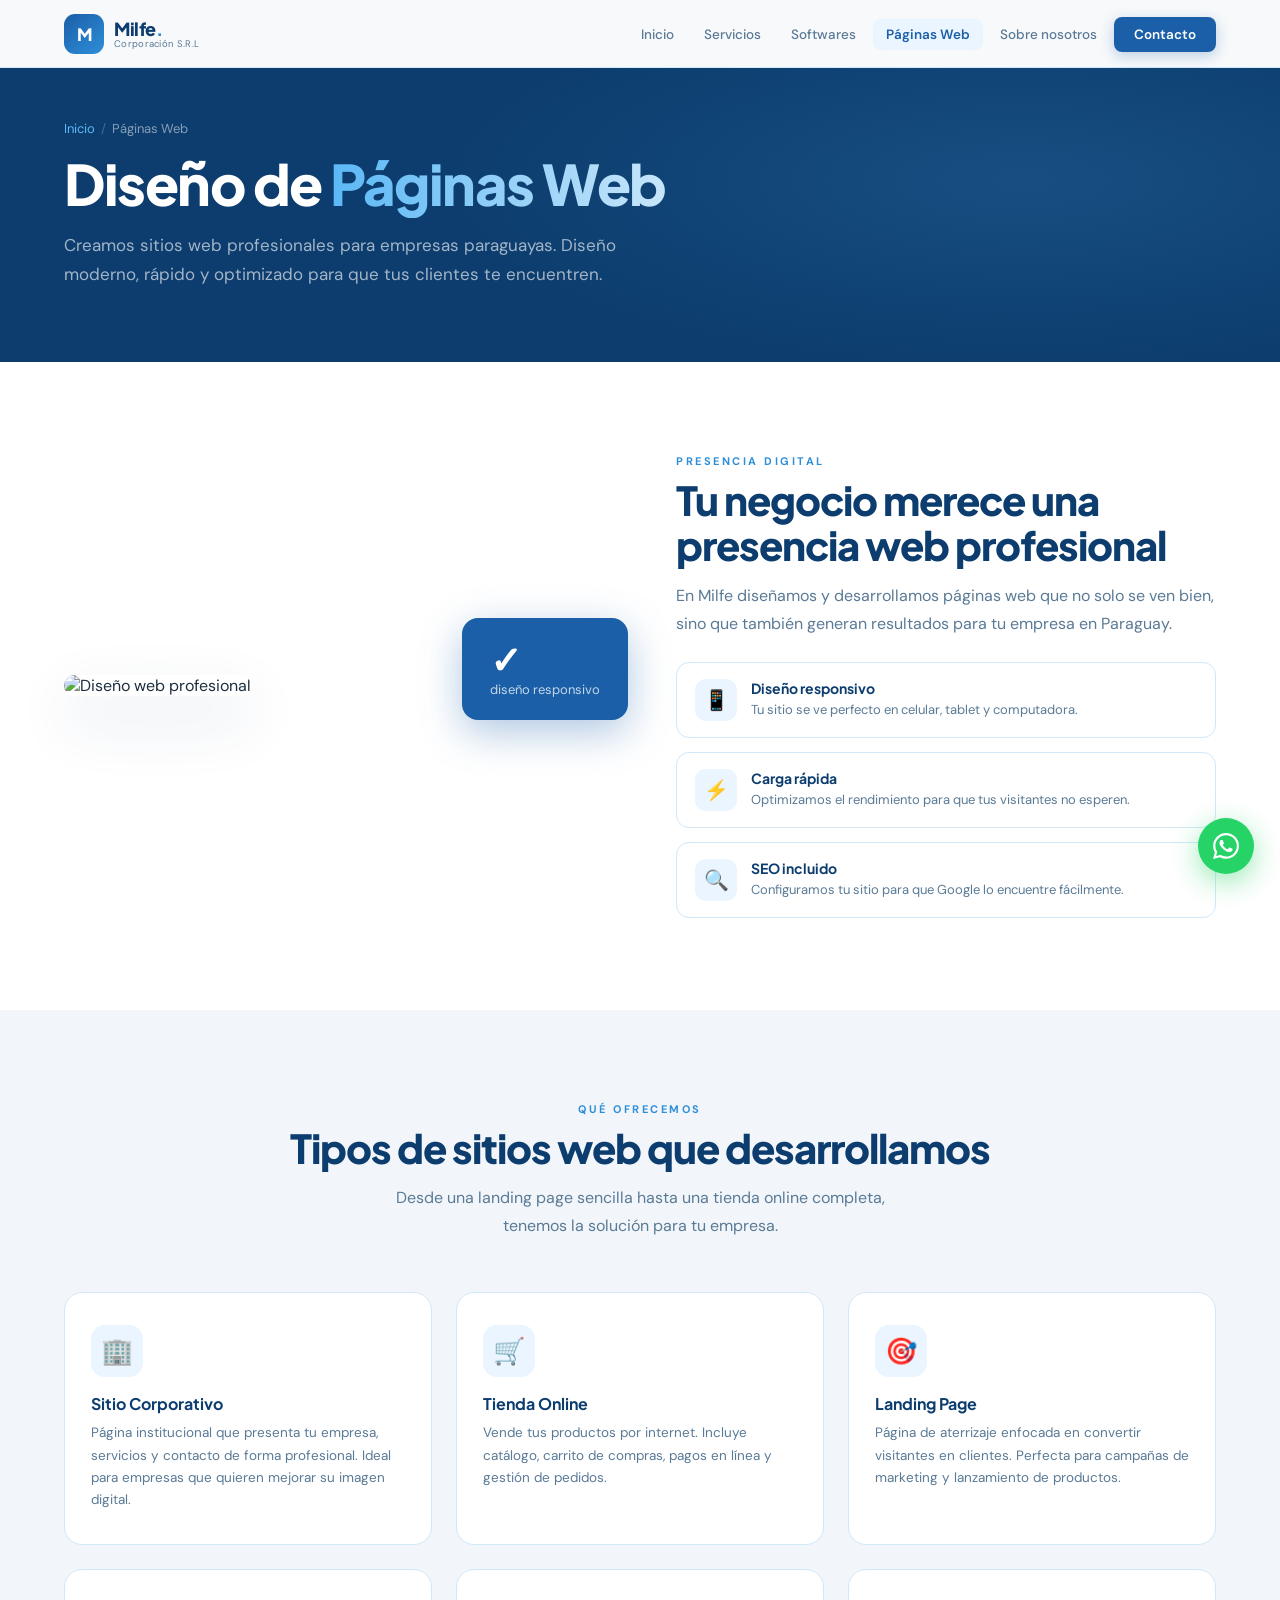
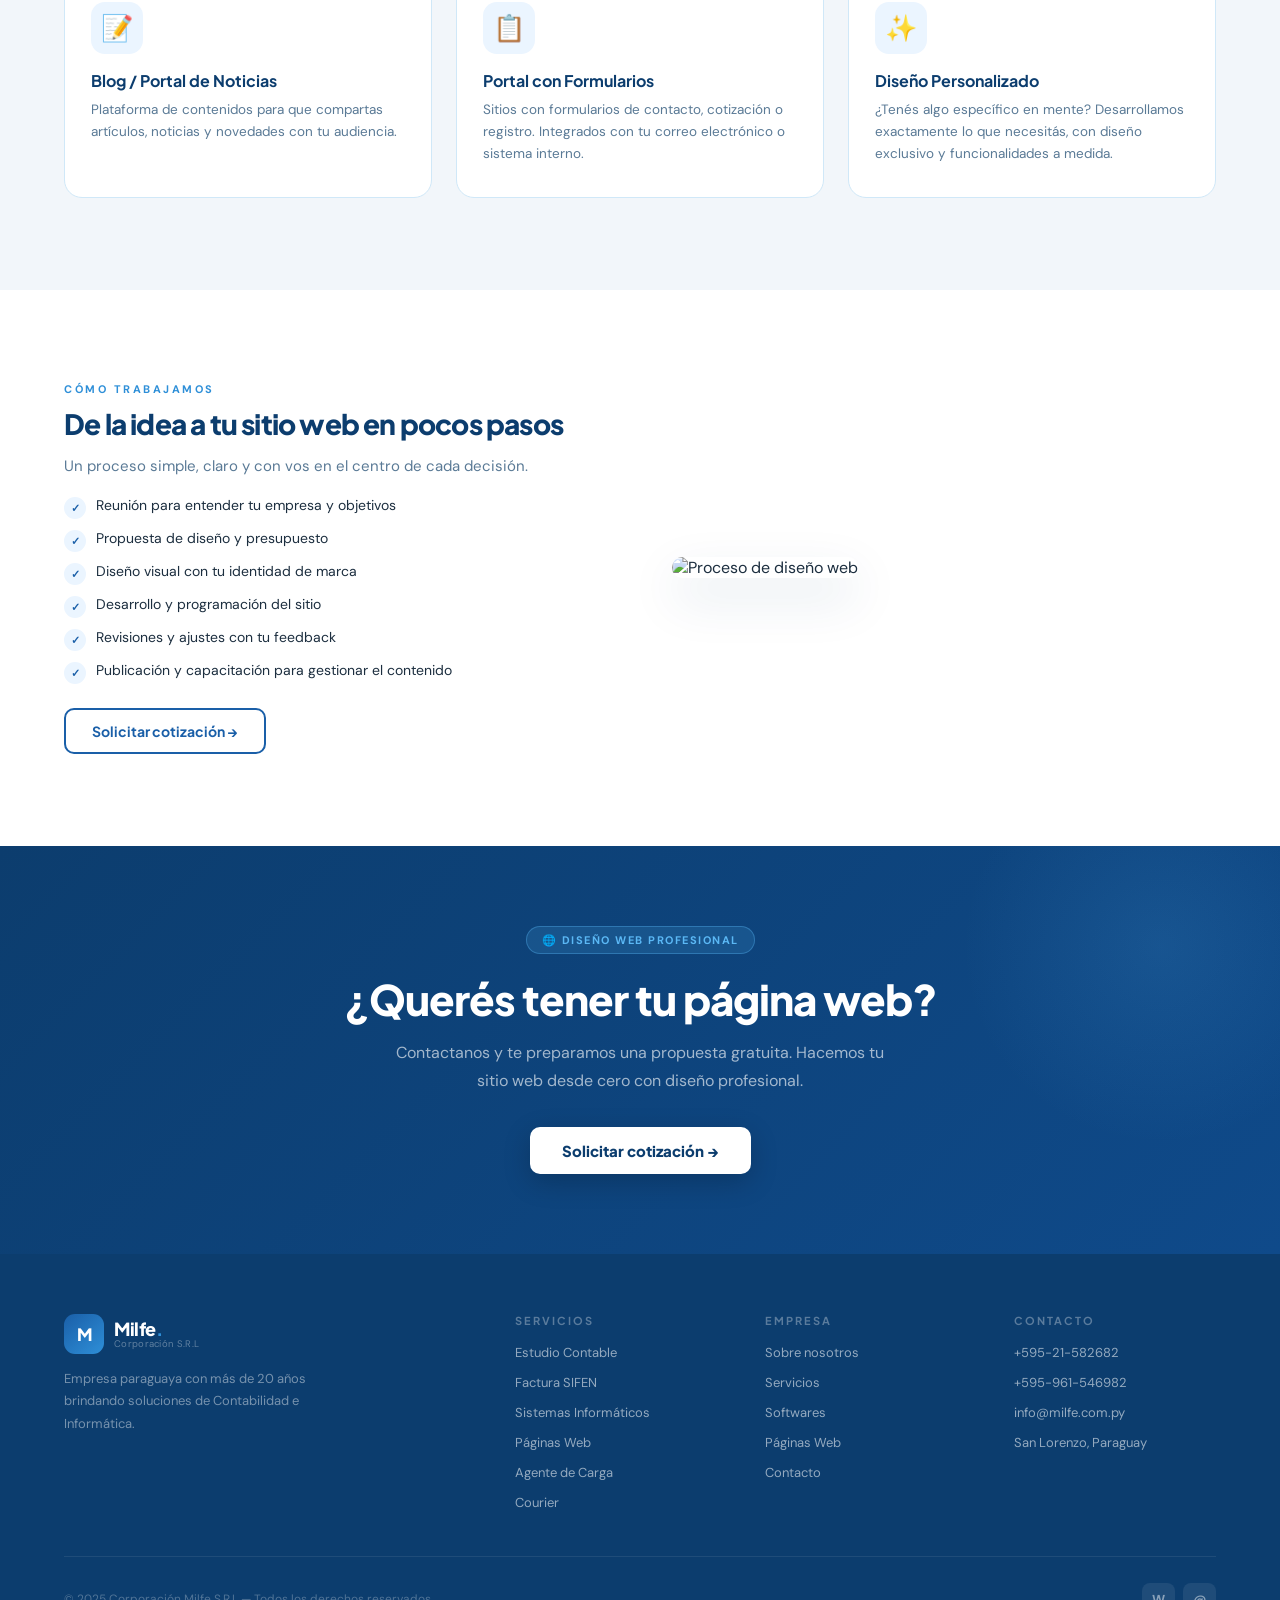
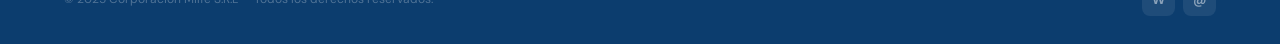
==== paginas-web.html @ f560ff81 "Add files via upload" ====
<!DOCTYPE html>
<html lang="es">
<head>
<meta charset="UTF-8"><meta name="viewport" content="width=device-width, initial-scale=1.0">
<title>Páginas Web | Corporación Milfe S.R.L</title>
<link rel="preconnect" href="https://fonts.googleapis.com">
<link href="https://fonts.googleapis.com/css2?family=Plus+Jakarta+Sans:wght@400;500;600;700;800&family=DM+Sans:ital,wght@0,300;0,400;0,500;1,400&display=swap" rel="stylesheet">
<link rel="stylesheet" href="milfe.css">
</head>
<body>
<a href="https://wa.me/595961546982" class="wa" target="_blank"><svg viewBox="0 0 24 24"><path d="M17.472 14.382c-.297-.149-1.758-.867-2.03-.967-.273-.099-.471-.148-.67.15-.197.297-.767.966-.94 1.164-.173.199-.347.223-.644.075-.297-.15-1.255-.463-2.39-1.475-.883-.788-1.48-1.761-1.653-2.059-.173-.297-.018-.458.13-.606.134-.133.298-.347.446-.52.149-.174.198-.298.298-.497.099-.198.05-.371-.025-.52-.075-.149-.669-1.612-.916-2.207-.242-.579-.487-.5-.669-.51-.173-.008-.371-.01-.57-.01-.198 0-.52.074-.792.372-.272.297-1.04 1.016-1.04 2.479 0 1.462 1.065 2.875 1.213 3.074.149.198 2.096 3.2 5.077 4.487.709.306 1.262.489 1.694.625.712.227 1.36.195 1.871.118.571-.085 1.758-.719 2.006-1.413.248-.694.248-1.289.173-1.413-.074-.124-.272-.198-.57-.347m-5.421 7.403h-.004a9.87 9.87 0 01-5.031-1.378l-.361-.214-3.741.982.998-3.648-.235-.374a9.86 9.86 0 01-1.51-5.26c.001-5.45 4.436-9.884 9.888-9.884 2.64 0 5.122 1.03 6.988 2.898a9.825 9.825 0 012.893 6.994c-.003 5.45-4.437 9.884-9.885 9.884m8.413-18.297A11.815 11.815 0 0012.05 0C5.495 0 .16 5.335.157 11.892c0 2.096.547 4.142 1.588 5.945L.057 24l6.305-1.654a11.882 11.882 0 005.683 1.448h.005c6.554 0 11.89-5.335 11.893-11.893a11.821 11.821 0 00-3.48-8.413z"/></svg></a>

<nav id="nav">
  <a href="index.html" class="logo"><div class="logo-mark">M</div><div><span class="logo-text">Milfe<em>.</em></span><span class="logo-sub">Corporación S.R.L</span></div></a>
  <ul class="nav-menu" id="navMenu">
    <li><a href="index.html">Inicio</a></li>
    <li><a href="servicios.html">Servicios</a></li>
    <li><a href="softwares.html">Softwares</a></li>
    <li><a href="paginas-web.html" class="active">Páginas Web</a></li>
    <li><a href="sobre-nosotros.html">Sobre nosotros</a></li>
    <li><a href="index.html#contacto" class="nav-cta">Contacto</a></li>
  </ul>
  <div class="hamburger" id="hbg" onclick="toggleNav()"><span></span><span></span><span></span></div>
</nav>

<div class="page-hero">
  <div class="page-hero-glow"></div>
  <div class="wrap page-hero-content">
    <div class="breadcrumb"><a href="index.html">Inicio</a><span>/</span><span style="color:white">Páginas Web</span></div>
    <h1>Diseño de <span>Páginas Web</span></h1>
    <p>Creamos sitios web profesionales para empresas paraguayas. Diseño moderno, rápido y optimizado para que tus clientes te encuentren.</p>
  </div>
</div>

<!-- INTRO -->
<section style="background:white">
  <div class="wrap">
    <div class="nos-grid">
      <div class="nos-img-wrap reveal">
        <img src="https://images.unsplash.com/photo-1547658719-da2b51169166?w=800&q=80" alt="Diseño web profesional">
        <div class="nos-float"><div class="nf-n">✓</div><div class="nf-l">diseño responsivo</div></div>
      </div>
      <div class="reveal">
        <span class="sec-tag">Presencia digital</span>
        <h2 class="sec-h">Tu negocio merece una presencia web profesional</h2>
        <p class="sec-p">En Milfe diseñamos y desarrollamos páginas web que no solo se ven bien, sino que también generan resultados para tu empresa en Paraguay.</p>
        <div class="pillars" style="margin-top:24px">
          <div class="pillar"><div class="pl-ico">📱</div><div><h4>Diseño responsivo</h4><p>Tu sitio se ve perfecto en celular, tablet y computadora.</p></div></div>
          <div class="pillar"><div class="pl-ico">⚡</div><div><h4>Carga rápida</h4><p>Optimizamos el rendimiento para que tus visitantes no esperen.</p></div></div>
          <div class="pillar"><div class="pl-ico">🔍</div><div><h4>SEO incluido</h4><p>Configuramos tu sitio para que Google lo encuentre fácilmente.</p></div></div>
        </div>
      </div>
    </div>
  </div>
</section>

<!-- TIPOS DE SITIOS -->
<section style="background:var(--warm)">
  <div class="wrap">
    <div class="sec-center" style="margin-bottom:52px">
      <span class="sec-tag">Qué ofrecemos</span>
      <h2 class="sec-h">Tipos de sitios web que desarrollamos</h2>
      <p class="sec-p">Desde una landing page sencilla hasta una tienda online completa, tenemos la solución para tu empresa.</p>
    </div>
    <div class="cards-grid">
      <div class="info-card reveal">
        <div class="ic-ico">🏢</div>
        <h4>Sitio Corporativo</h4>
        <p>Página institucional que presenta tu empresa, servicios y contacto de forma profesional. Ideal para empresas que quieren mejorar su imagen digital.</p>
      </div>
      <div class="info-card reveal">
        <div class="ic-ico">🛒</div>
        <h4>Tienda Online</h4>
        <p>Vende tus productos por internet. Incluye catálogo, carrito de compras, pagos en línea y gestión de pedidos.</p>
      </div>
      <div class="info-card reveal">
        <div class="ic-ico">🎯</div>
        <h4>Landing Page</h4>
        <p>Página de aterrizaje enfocada en convertir visitantes en clientes. Perfecta para campañas de marketing y lanzamiento de productos.</p>
      </div>
      <div class="info-card reveal">
        <div class="ic-ico">📝</div>
        <h4>Blog / Portal de Noticias</h4>
        <p>Plataforma de contenidos para que compartas artículos, noticias y novedades con tu audiencia.</p>
      </div>
      <div class="info-card reveal">
        <div class="ic-ico">📋</div>
        <h4>Portal con Formularios</h4>
        <p>Sitios con formularios de contacto, cotización o registro. Integrados con tu correo electrónico o sistema interno.</p>
      </div>
      <div class="info-card reveal">
        <div class="ic-ico">✨</div>
        <h4>Diseño Personalizado</h4>
        <p>¿Tenés algo específico en mente? Desarrollamos exactamente lo que necesitás, con diseño exclusivo y funcionalidades a medida.</p>
      </div>
    </div>
  </div>
</section>

<!-- PROCESO -->
<section style="background:white">
  <div class="wrap">
    <div class="svc-detail reverse reveal">
      <div class="svc-detail-content">
        <span class="sec-tag">Cómo trabajamos</span>
        <h3>De la idea a tu sitio web en pocos pasos</h3>
        <p>Un proceso simple, claro y con vos en el centro de cada decisión.</p>
        <ul class="check-list">
          <li>Reunión para entender tu empresa y objetivos</li>
          <li>Propuesta de diseño y presupuesto</li>
          <li>Diseño visual con tu identidad de marca</li>
          <li>Desarrollo y programación del sitio</li>
          <li>Revisiones y ajustes con tu feedback</li>
          <li>Publicación y capacitación para gestionar el contenido</li>
        </ul>
        <a href="index.html#contacto" class="btn-outline-blue">Solicitar cotización →</a>
      </div>
      <div class="svc-detail-img">
        <img src="https://images.unsplash.com/photo-1522542550221-31fd19575a2d?w=800&q=80" alt="Proceso de diseño web">
      </div>
    </div>
  </div>
</section>

<!-- CTA -->
<section style="background:linear-gradient(135deg,var(--navy),#0F4A8A);padding:80px 5%;position:relative;overflow:hidden">
  <div style="position:absolute;top:-100px;right:-80px;width:400px;height:400px;border-radius:50%;background:radial-gradient(circle,rgba(91,184,245,.12) 0%,transparent 70%)"></div>
  <div class="wrap" style="position:relative;z-index:1;text-align:center">
    <div class="sifen-tag" style="margin:0 auto 18px">🌐 Diseño web profesional</div>
    <h2 style="font-size:clamp(26px,4vw,42px);font-weight:800;color:white;letter-spacing:-1px;margin-bottom:14px">¿Querés tener tu página web?</h2>
    <p style="font-size:16px;color:rgba(255,255,255,.62);line-height:1.75;max-width:520px;margin:0 auto 32px">Contactanos y te preparamos una propuesta gratuita. Hacemos tu sitio web desde cero con diseño profesional.</p>
    <a href="index.html#contacto" class="btn-sifen">Solicitar cotización →</a>
  </div>
</section>

<footer>
  <div class="wrap">
    <div class="foot-grid">
      <div class="fb-brand"><a href="index.html" class="logo"><div class="logo-mark">M</div><div><span class="logo-text" style="color:white">Milfe<em>.</em></span><span class="logo-sub" style="color:rgba(255,255,255,.35)">Corporación S.R.L</span></div></a><p>Empresa paraguaya con más de 20 años brindando soluciones de Contabilidad e Informática.</p></div>
      <div class="fc"><h5>Servicios</h5><ul><li><a href="servicios.html#contable">Estudio Contable</a></li><li><a href="servicios.html#sifen">Factura SIFEN</a></li><li><a href="softwares.html">Sistemas Informáticos</a></li><li><a href="paginas-web.html">Páginas Web</a></li><li><a href="servicios.html#carga">Agente de Carga</a></li><li><a href="servicios.html#courier">Courier</a></li></ul></div>
      <div class="fc"><h5>Empresa</h5><ul><li><a href="sobre-nosotros.html">Sobre nosotros</a></li><li><a href="servicios.html">Servicios</a></li><li><a href="softwares.html">Softwares</a></li><li><a href="paginas-web.html">Páginas Web</a></li><li><a href="index.html#contacto">Contacto</a></li></ul></div>
      <div class="fc"><h5>Contacto</h5><ul><li><a href="tel:+59521582682">+595-21-582682</a></li><li><a href="tel:+595961546982">+595-961-546982</a></li><li><a href="mailto:info@milfe.com.py">info@milfe.com.py</a></li><li><a>San Lorenzo, Paraguay</a></li></ul></div>
    </div>
    <div class="foot-bottom"><span>© 2025 Corporación Milfe S.R.L — Todos los derechos reservados.</span><div class="socials"><a href="https://wa.me/595961546982" class="sb" target="_blank">W</a><a href="mailto:info@milfe.com.py" class="sb">@</a></div></div>
  </div>
</footer>
<script src="milfe.js"></script>
</body></html>
---- milfe.css ----
*{margin:0;padding:0;box-sizing:border-box}
html{scroll-behavior:smooth}
:root{
  --navy:#0C3D6E;--blue:#1A5FA8;--sky:#2E8FD8;
  --celeste:#5BB8F5;--pale:#C8E6FA;--light:#EBF5FF;
  --cream:#F7FBFF;--white:#FFFFFF;--warm:#F2F6FA;
  --text:#1C2E3F;--muted:#5A7A96;--border:#D0E8F8;
  --amber:#F0A500;--amber-light:#FFF3D6;
}
body{font-family:'DM Sans',sans-serif;color:var(--text);background:var(--white);overflow-x:hidden}
h1,h2,h3,h4,h5,.brand,.logo-text{font-family:'Plus Jakarta Sans',sans-serif}
a{text-decoration:none}

/* NAV */
nav{position:fixed;top:0;left:0;right:0;z-index:200;height:68px;padding:0 5%;display:flex;align-items:center;justify-content:space-between;background:rgba(255,255,255,.97);border-bottom:1.5px solid var(--border);backdrop-filter:blur(16px);transition:box-shadow .3s}
nav.up{box-shadow:0 4px 24px rgba(12,61,110,.10)}
.logo{display:flex;align-items:center;gap:10px;text-decoration:none}
.logo-mark{width:40px;height:40px;border-radius:11px;background:linear-gradient(140deg,var(--blue),var(--sky));display:flex;align-items:center;justify-content:center;font-family:'Plus Jakarta Sans',sans-serif;font-weight:800;color:white;font-size:17px;letter-spacing:-1px}
.logo-text{font-size:18px;font-weight:800;color:var(--navy);letter-spacing:-.5px}
.logo-text em{color:var(--sky);font-style:normal}
.logo-sub{font-size:9.5px;color:var(--muted);font-weight:400;display:block;letter-spacing:.3px;margin-top:-3px}
.nav-menu{display:flex;align-items:center;gap:4px;list-style:none}
.nav-menu a{font-size:13.5px;font-weight:500;color:var(--muted);padding:7px 13px;border-radius:8px;transition:color .2s,background .2s}
.nav-menu a:hover,.nav-menu a.active{color:var(--blue);background:var(--light)}
.nav-menu a.active{font-weight:600}
.nav-cta{background:var(--blue)!important;color:white!important;padding:9px 20px!important;font-weight:600!important;box-shadow:0 4px 14px rgba(26,95,168,.28);transition:background .2s,transform .15s!important}
.nav-cta:hover{background:var(--navy)!important;transform:translateY(-1px)!important;color:white!important}
.hamburger{display:none;flex-direction:column;gap:5px;cursor:pointer;padding:4px}
.hamburger span{width:23px;height:2px;background:var(--navy);border-radius:2px;transition:.3s}

/* HERO */
#hero{min-height:100vh;display:grid;grid-template-columns:1fr 1fr;align-items:center;padding:100px 5% 60px;background:var(--navy);position:relative;overflow:hidden}
.hero-glow{position:absolute;inset:0;pointer-events:none;background:radial-gradient(ellipse 60% 80% at 80% 40%,rgba(91,184,245,.13) 0%,transparent 65%),radial-gradient(ellipse 40% 60% at 10% 90%,rgba(46,143,216,.10) 0%,transparent 55%)}
.hero-grid-bg{position:absolute;inset:0;opacity:.03;background-image:linear-gradient(rgba(255,255,255,.6) 1px,transparent 1px),linear-gradient(90deg,rgba(255,255,255,.6) 1px,transparent 1px);background-size:52px 52px}
.hero-left{position:relative;z-index:1;padding-right:32px}
.hero-pill{display:inline-flex;align-items:center;gap:8px;background:rgba(91,184,245,.14);border:1px solid rgba(91,184,245,.3);color:var(--celeste);padding:6px 16px;border-radius:100px;font-size:12.5px;font-weight:500;margin-bottom:24px;animation:fadeUp .7s ease both}
.hero-pill-dot{width:7px;height:7px;border-radius:50%;background:var(--celeste);animation:blink 2s infinite}
@keyframes blink{0%,100%{opacity:1}50%{opacity:.3}}
.hero-left h1{font-size:clamp(36px,5vw,64px);font-weight:800;line-height:1.07;letter-spacing:-1.5px;color:white;margin-bottom:20px;animation:fadeUp .7s .1s ease both}
.hero-left h1 span{background:linear-gradient(90deg,var(--celeste),var(--pale));-webkit-background-clip:text;-webkit-text-fill-color:transparent;background-clip:text}
.hero-left p{font-size:17px;line-height:1.75;color:rgba(255,255,255,.62);max-width:480px;margin-bottom:36px;animation:fadeUp .7s .18s ease both}
.hero-btns{display:flex;gap:12px;flex-wrap:wrap;animation:fadeUp .7s .26s ease both}
.btn-primary-main{background:linear-gradient(135deg,var(--sky),var(--blue));color:white;padding:14px 30px;border-radius:10px;font-family:'Plus Jakarta Sans',sans-serif;font-weight:700;font-size:15px;box-shadow:0 8px 24px rgba(46,143,216,.35);transition:transform .2s,box-shadow .2s;display:inline-block}
.btn-primary-main:hover{transform:translateY(-2px);box-shadow:0 14px 32px rgba(46,143,216,.45)}
.btn-ghost-main{color:rgba(255,255,255,.8);padding:14px 26px;border-radius:10px;font-weight:500;font-size:15px;border:1px solid rgba(255,255,255,.2);transition:background .2s;display:inline-block}
.btn-ghost-main:hover{background:rgba(255,255,255,.08)}
.hero-stats{display:flex;gap:36px;margin-top:52px;padding-top:32px;border-top:1px solid rgba(255,255,255,.1);animation:fadeUp .7s .34s ease both;flex-wrap:wrap}
.stat-n{font-family:'Plus Jakarta Sans',sans-serif;font-size:32px;font-weight:800;color:white;line-height:1}
.stat-n em{color:var(--celeste);font-style:normal}
.stat-l{font-size:12px;color:rgba(255,255,255,.44);margin-top:4px}
.hero-right{position:relative;z-index:1;display:flex;align-items:center;justify-content:center;animation:fadeLeft .9s .2s ease both}
.hero-img-wrap{position:relative;width:100%;max-width:500px}
.hero-img-wrap img{width:100%;border-radius:20px;box-shadow:0 32px 80px rgba(0,0,0,.35);object-fit:cover;height:420px}
.hero-badge-float{position:absolute;bottom:-20px;left:-20px;background:var(--amber);color:#3D2000;padding:16px 22px;border-radius:14px;box-shadow:0 10px 32px rgba(240,165,0,.38)}
.hbf-n{font-family:'Plus Jakarta Sans',sans-serif;font-size:32px;font-weight:800;line-height:1}
.hbf-l{font-size:12px;font-weight:500;margin-top:2px;opacity:.8}
.hero-trust{position:absolute;top:-16px;right:-16px;background:white;padding:12px 16px;border-radius:12px;box-shadow:0 8px 28px rgba(12,61,110,.18);display:flex;align-items:center;gap:10px}
.ht-ico{width:36px;height:36px;border-radius:9px;background:var(--light);display:flex;align-items:center;justify-content:center;font-size:18px}
.ht-t{font-size:13px;font-weight:700;color:var(--navy)}
.ht-s{font-size:11px;color:var(--muted)}
@keyframes fadeUp{from{opacity:0;transform:translateY(20px)}to{opacity:1;transform:none}}
@keyframes fadeLeft{from{opacity:0;transform:translateX(28px)}to{opacity:1;transform:none}}

/* PAGE HERO (páginas internas) */
.page-hero{padding:120px 5% 72px;background:var(--navy);position:relative;overflow:hidden}
.page-hero-glow{position:absolute;inset:0;pointer-events:none;background:radial-gradient(ellipse 70% 80% at 80% 50%,rgba(91,184,245,.14) 0%,transparent 65%)}
.page-hero-content{position:relative;z-index:1;max-width:680px}
.page-hero .breadcrumb{display:flex;align-items:center;gap:6px;margin-bottom:16px;font-size:13px;color:rgba(255,255,255,.45)}
.page-hero .breadcrumb a{color:var(--celeste);transition:color .2s}
.page-hero .breadcrumb a:hover{color:white}
.page-hero .breadcrumb span{opacity:.5}
.page-hero h1{font-size:clamp(32px,5vw,56px);font-weight:800;color:white;letter-spacing:-1.5px;line-height:1.1;margin-bottom:16px}
.page-hero h1 span{background:linear-gradient(90deg,var(--celeste),var(--pale));-webkit-background-clip:text;-webkit-text-fill-color:transparent;background-clip:text}
.page-hero p{font-size:17px;color:rgba(255,255,255,.62);line-height:1.75;max-width:560px}

/* SECTIONS */
section{padding:92px 5%}
.wrap{max-width:1180px;margin:0 auto}
.sec-tag{font-size:11px;font-weight:700;letter-spacing:2.5px;text-transform:uppercase;color:var(--sky);margin-bottom:10px;display:block}
.sec-h{font-size:clamp(26px,3.5vw,40px);font-weight:800;color:var(--navy);letter-spacing:-1px;line-height:1.12}
.sec-p{font-size:16px;color:var(--muted);line-height:1.75;margin-top:14px;max-width:540px}
.sec-center{text-align:center}
.sec-center .sec-p{margin:14px auto 0}

/* SERVICIOS */
.svc-top{display:flex;justify-content:space-between;align-items:flex-end;margin-bottom:52px;gap:24px;flex-wrap:wrap}
.svc-grid{display:grid;grid-template-columns:repeat(3,1fr);gap:22px}
.svc-card{border-radius:18px;border:1.5px solid var(--border);background:var(--white);display:flex;flex-direction:column;padding:32px 26px;position:relative;overflow:hidden;transition:transform .25s,box-shadow .25s,border-color .25s;color:inherit}
.svc-card::before{content:'';position:absolute;inset:0;opacity:0;background:linear-gradient(135deg,var(--light),rgba(91,184,245,.08));transition:opacity .3s}
.svc-card:hover{transform:translateY(-6px);box-shadow:0 20px 50px rgba(12,61,110,.09);border-color:var(--celeste)}
.svc-card:hover::before{opacity:1}
.svc-card.featured{background:var(--navy);border-color:transparent;color:white}
.svc-ico{width:52px;height:52px;border-radius:14px;background:var(--light);display:flex;align-items:center;justify-content:center;font-size:26px;margin-bottom:18px;position:relative;z-index:1}
.svc-card.featured .svc-ico{background:rgba(91,184,245,.18)}
.svc-card h3{font-size:17.5px;font-weight:700;color:var(--navy);margin-bottom:10px;position:relative;z-index:1}
.svc-card.featured h3{color:white}
.svc-card p{font-size:13.5px;color:var(--muted);line-height:1.7;flex:1;position:relative;z-index:1}
.svc-card.featured p{color:rgba(255,255,255,.58)}
.svc-link{display:inline-flex;align-items:center;gap:5px;margin-top:20px;font-size:13px;font-weight:700;color:var(--sky);font-family:'Plus Jakarta Sans',sans-serif;transition:gap .2s;position:relative;z-index:1}
.svc-card.featured .svc-link{color:var(--celeste)}
.svc-card:hover .svc-link{gap:9px}

/* SERVICIO DETALLE */
.svc-detail{display:grid;grid-template-columns:1fr 1fr;gap:64px;align-items:center;margin-bottom:80px;padding-bottom:80px;border-bottom:1.5px solid var(--border)}
.svc-detail:last-child{border-bottom:none;margin-bottom:0;padding-bottom:0}
.svc-detail.reverse .svc-detail-img{order:2}
.svc-detail.reverse .svc-detail-content{order:1}
.svc-detail-img img{width:100%;border-radius:20px;object-fit:cover;height:380px;box-shadow:0 20px 50px rgba(12,61,110,.13)}
.svc-detail-content .svc-ico-lg{width:60px;height:60px;border-radius:16px;background:var(--light);display:flex;align-items:center;justify-content:center;font-size:30px;margin-bottom:18px}
.svc-detail-content h3{font-size:28px;font-weight:800;color:var(--navy);letter-spacing:-.8px;margin-bottom:12px}
.svc-detail-content p{font-size:15px;color:var(--muted);line-height:1.75;margin-bottom:16px}
.check-list{list-style:none;display:flex;flex-direction:column;gap:10px;margin-bottom:24px}
.check-list li{display:flex;align-items:flex-start;gap:10px;font-size:14px;color:var(--text)}
.check-list li::before{content:'✓';width:22px;height:22px;border-radius:50%;background:var(--light);color:var(--blue);display:inline-flex;align-items:center;justify-content:center;font-size:11px;font-weight:800;flex-shrink:0;margin-top:1px}

/* SOBRE NOSOTROS */
.nos-grid{display:grid;grid-template-columns:1fr 1fr;gap:72px;align-items:center}
.nos-img-wrap{position:relative}
.nos-img-wrap img{width:100%;border-radius:20px;object-fit:cover;height:460px;box-shadow:0 24px 60px rgba(12,61,110,.14)}
.nos-float{position:absolute;bottom:-24px;right:-24px;background:var(--blue);color:white;padding:22px 28px;border-radius:16px;box-shadow:0 12px 40px rgba(26,95,168,.35)}
.nf-n{font-family:'Plus Jakarta Sans',sans-serif;font-size:38px;font-weight:800;line-height:1}
.nf-l{font-size:13px;opacity:.75;margin-top:3px}
.pillars{display:flex;flex-direction:column;gap:14px;margin-top:28px}
.pillar{display:flex;gap:14px;align-items:flex-start;padding:16px 18px;background:white;border-radius:13px;border:1px solid var(--border);transition:transform .25s,box-shadow .25s}
.pillar:hover{transform:translateX(5px);box-shadow:0 6px 24px rgba(12,61,110,.07)}
.pl-ico{width:42px;height:42px;border-radius:11px;flex-shrink:0;background:var(--light);display:flex;align-items:center;justify-content:center;font-size:20px}
.pillar h4{font-size:14px;font-weight:700;color:var(--navy);margin-bottom:3px}
.pillar p{font-size:13px;color:var(--muted);line-height:1.55}
.btn-outline-blue{display:inline-flex;align-items:center;gap:8px;padding:12px 26px;border-radius:10px;border:2px solid var(--blue);color:var(--blue);font-family:'Plus Jakarta Sans',sans-serif;font-weight:700;font-size:14px;transition:background .2s,color .2s}
.btn-outline-blue:hover{background:var(--blue);color:white}

/* SIFEN */
.sifen-inner{display:grid;grid-template-columns:1fr 1fr;gap:64px;align-items:center}
.sifen-tag{display:inline-flex;align-items:center;gap:8px;background:rgba(91,184,245,.15);border:1px solid rgba(91,184,245,.35);color:var(--celeste);padding:6px 15px;border-radius:100px;font-size:11px;font-weight:700;letter-spacing:1.5px;text-transform:uppercase;margin-bottom:18px}
#sifen-banner h2,#sifen-section h2{font-size:clamp(26px,3.5vw,42px);font-weight:800;color:white;letter-spacing:-1px;margin-bottom:14px}
#sifen-banner p,#sifen-section p{font-size:16px;color:rgba(255,255,255,.62);line-height:1.75;margin-bottom:24px}
.sifen-checks{display:flex;flex-direction:column;gap:11px;margin-bottom:32px}
.sc{display:flex;align-items:center;gap:10px;font-size:14px;color:rgba(255,255,255,.82)}
.sc::before{content:'✓';width:22px;height:22px;border-radius:50%;background:rgba(91,184,245,.22);color:var(--celeste);display:inline-flex;align-items:center;justify-content:center;font-size:11px;font-weight:800;flex-shrink:0}
.btn-sifen{background:white;color:var(--navy);padding:14px 32px;border-radius:10px;font-family:'Plus Jakarta Sans',sans-serif;font-weight:800;font-size:15px;box-shadow:0 8px 28px rgba(0,0,0,.2);transition:transform .2s;display:inline-block}
.btn-sifen:hover{transform:translateY(-2px)}
.sifen-img-wrap img{width:100%;border-radius:20px;object-fit:cover;height:380px;box-shadow:0 24px 60px rgba(0,0,0,.3);opacity:.9}

/* CARDS GRILLA GENÉRICA */
.cards-grid{display:grid;grid-template-columns:repeat(3,1fr);gap:24px}
.info-card{background:white;border-radius:18px;border:1.5px solid var(--border);padding:32px 26px;transition:transform .25s,box-shadow .25s}
.info-card:hover{transform:translateY(-5px);box-shadow:0 18px 44px rgba(12,61,110,.09)}
.info-card .ic-ico{width:52px;height:52px;border-radius:14px;background:var(--light);display:flex;align-items:center;justify-content:center;font-size:26px;margin-bottom:16px}
.info-card h4{font-size:16px;font-weight:700;color:var(--navy);margin-bottom:8px}
.info-card p{font-size:13.5px;color:var(--muted);line-height:1.65}

/* CONTACTO */
.contact-grid{display:grid;grid-template-columns:1fr 1.2fr;gap:72px;align-items:start}
.contact-items{display:flex;flex-direction:column;gap:18px;margin-top:32px}
.ci{display:flex;gap:14px;align-items:flex-start}
.ci-ico{width:46px;height:46px;border-radius:12px;flex-shrink:0;background:var(--light);display:flex;align-items:center;justify-content:center;font-size:20px}
.ci-lbl{font-size:11px;color:var(--muted);text-transform:uppercase;letter-spacing:1px;margin-bottom:3px}
.ci-val{font-size:14px;font-weight:500;color:var(--text);line-height:1.7}
.ci-val a{color:var(--blue)}
.ci-val a:hover{text-decoration:underline}
.cform{background:var(--cream);border-radius:22px;padding:44px;border:1.5px solid var(--border)}
.cform h3{font-size:21px;font-weight:700;color:var(--navy);margin-bottom:26px}
.frow{display:grid;grid-template-columns:1fr 1fr;gap:14px}
.fg{display:flex;flex-direction:column;gap:6px;margin-bottom:15px}
.fg label{font-size:12px;font-weight:700;color:var(--text);text-transform:uppercase;letter-spacing:.8px}
.fg input,.fg select,.fg textarea{padding:11px 14px;border-radius:9px;border:1.5px solid var(--border);background:white;font-family:'DM Sans',sans-serif;font-size:14px;color:var(--text);outline:none;transition:border-color .2s,box-shadow .2s}
.fg input:focus,.fg select:focus,.fg textarea:focus{border-color:var(--sky);box-shadow:0 0 0 3px rgba(46,143,216,.12)}
.fg textarea{resize:vertical;min-height:108px}
.fsub{width:100%;padding:14px;border:none;border-radius:10px;background:linear-gradient(135deg,var(--blue),var(--sky));color:white;font-family:'Plus Jakarta Sans',sans-serif;font-size:15px;font-weight:700;cursor:pointer;box-shadow:0 8px 24px rgba(26,95,168,.28);transition:transform .2s,box-shadow .2s}
.fsub:hover{transform:translateY(-2px);box-shadow:0 14px 32px rgba(26,95,168,.38)}

/* MAPA */
.mapa{background:var(--warm)}
.mapa iframe{width:100%;height:360px;border:0;display:block;filter:saturate(.75)}

/* FOOTER */
footer{background:var(--navy);color:white;padding:60px 5% 28px}
.foot-grid{display:grid;grid-template-columns:2fr 1fr 1fr 1fr;gap:48px;margin-bottom:44px}
.fb-brand p{font-size:13px;color:rgba(255,255,255,.44);line-height:1.75;margin-top:14px;max-width:270px}
.fc h5{font-size:11px;font-weight:700;letter-spacing:2px;text-transform:uppercase;color:rgba(255,255,255,.32);margin-bottom:14px}
.fc ul{list-style:none;display:flex;flex-direction:column;gap:9px}
.fc a{font-size:13px;color:rgba(255,255,255,.56);transition:color .2s}
.fc a:hover{color:var(--celeste)}
.foot-bottom{display:flex;justify-content:space-between;align-items:center;padding-top:26px;border-top:1px solid rgba(255,255,255,.08);font-size:12px;color:rgba(255,255,255,.28);flex-wrap:wrap;gap:12px}
.socials{display:flex;gap:8px}
.sb{width:33px;height:33px;border-radius:8px;background:rgba(255,255,255,.08);display:flex;align-items:center;justify-content:center;color:rgba(255,255,255,.48);font-size:13px;font-weight:700;transition:background .2s,color .2s}
.sb:hover{background:var(--sky);color:white}

/* WA FLOAT */
.wa{position:fixed;bottom:26px;right:26px;z-index:999;width:56px;height:56px;border-radius:50%;background:#25d366;display:flex;align-items:center;justify-content:center;box-shadow:0 8px 28px rgba(37,211,102,.48);animation:wab 3.5s 2s ease infinite;transition:transform .2s}
.wa:hover{transform:scale(1.12);animation:none}
.wa svg{width:26px;height:26px;fill:white}
@keyframes wab{0%,100%{transform:translateY(0)}50%{transform:translateY(-6px)}}

/* REVEAL */
.reveal{opacity:0;transform:translateY(18px);transition:opacity .55s ease,transform .55s ease}
.reveal.show{opacity:1;transform:none}

/* RESPONSIVE */
@media(max-width:960px){
  #hero{grid-template-columns:1fr;padding:100px 5% 60px}
  .hero-right{display:none}
  .nos-grid,.sifen-inner,.contact-grid,.foot-grid,.svc-detail{grid-template-columns:1fr}
  .svc-detail.reverse .svc-detail-img,.svc-detail.reverse .svc-detail-content{order:unset}
  .svc-grid,.cards-grid{grid-template-columns:1fr 1fr}
  .nos-float{position:static;display:inline-block;margin-top:20px}
  .foot-grid{grid-template-columns:1fr 1fr}
  .frow{grid-template-columns:1fr}
  .nav-menu{display:none}
  .nav-menu.open{display:flex;flex-direction:column;position:absolute;top:68px;left:0;right:0;background:white;padding:16px 5%;border-bottom:1.5px solid var(--border);box-shadow:0 8px 24px rgba(12,61,110,.08)}
  .nav-menu.open a{padding:10px 0;border-bottom:1px solid var(--border);border-radius:0}
  .hamburger{display:flex}
  .cform{padding:28px}
}
@media(max-width:640px){
  .svc-grid,.cards-grid{grid-template-columns:1fr}
  .hero-stats{gap:20px}
}
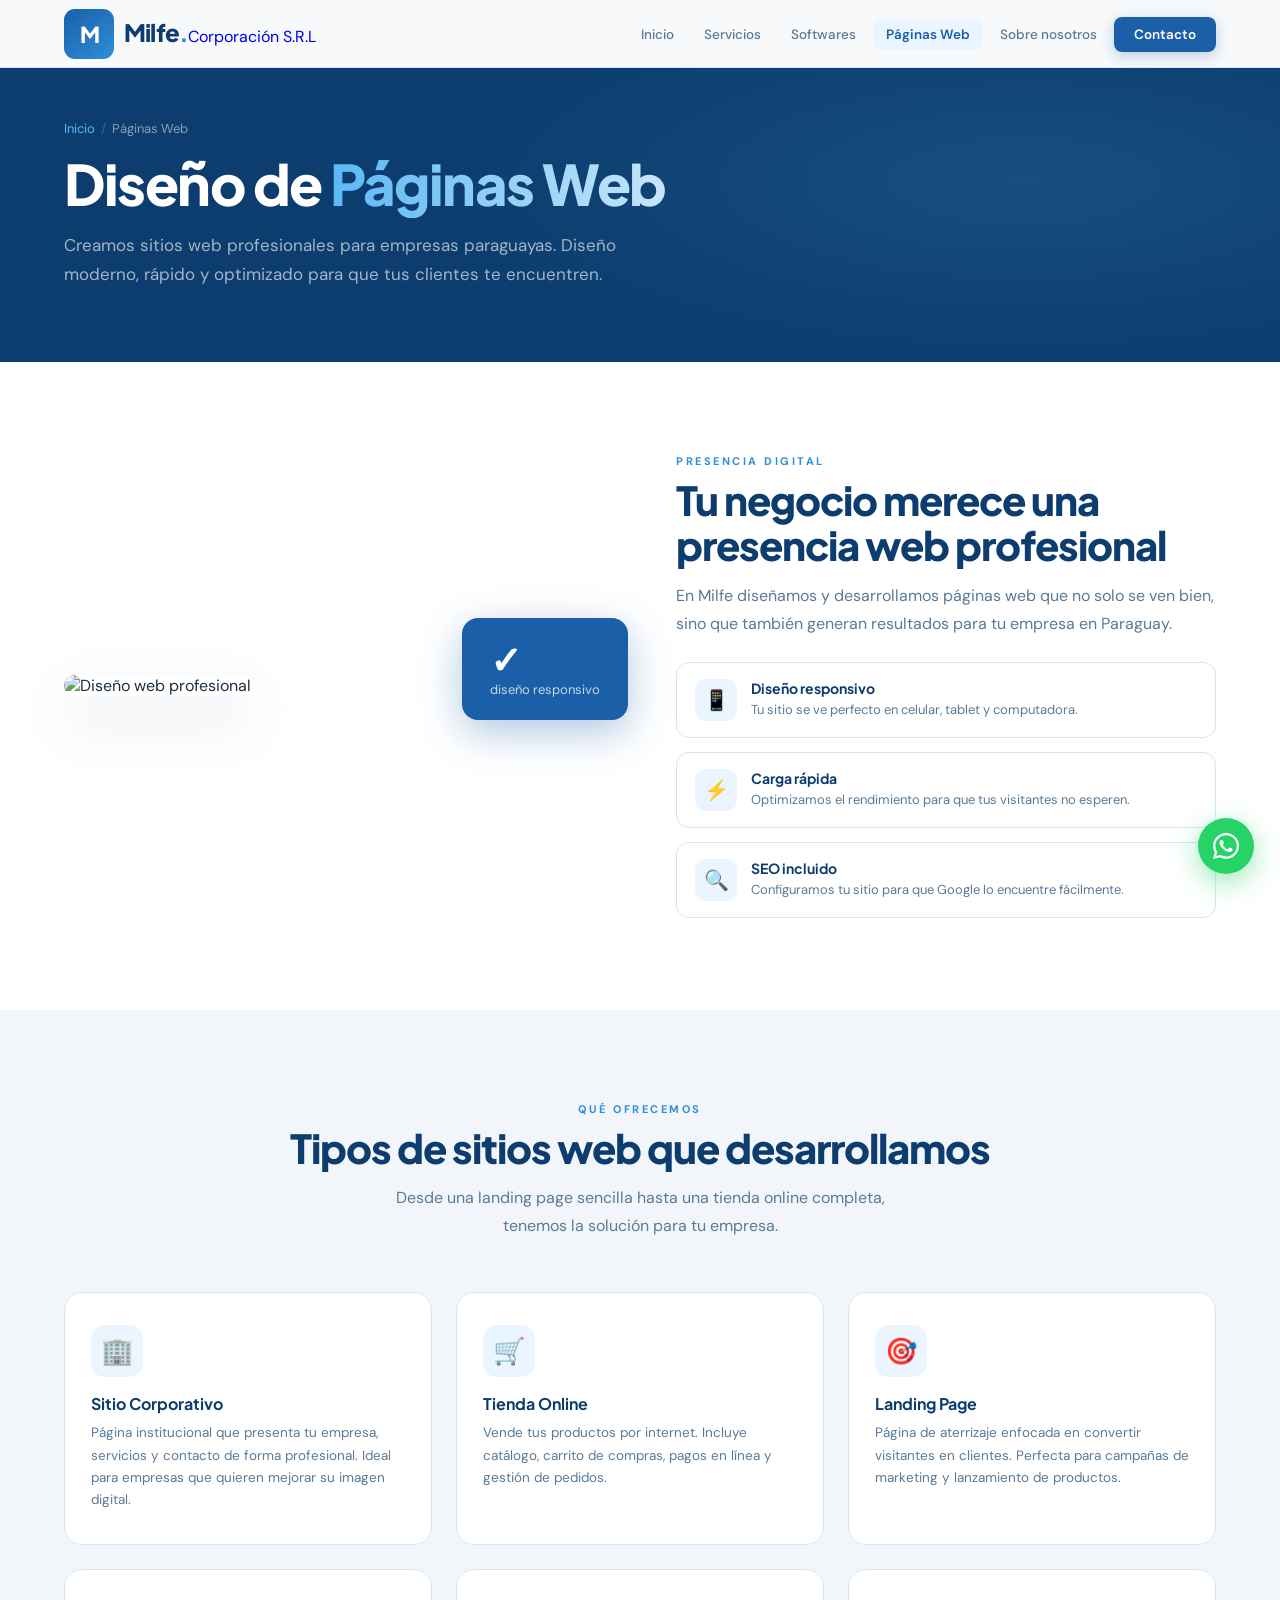
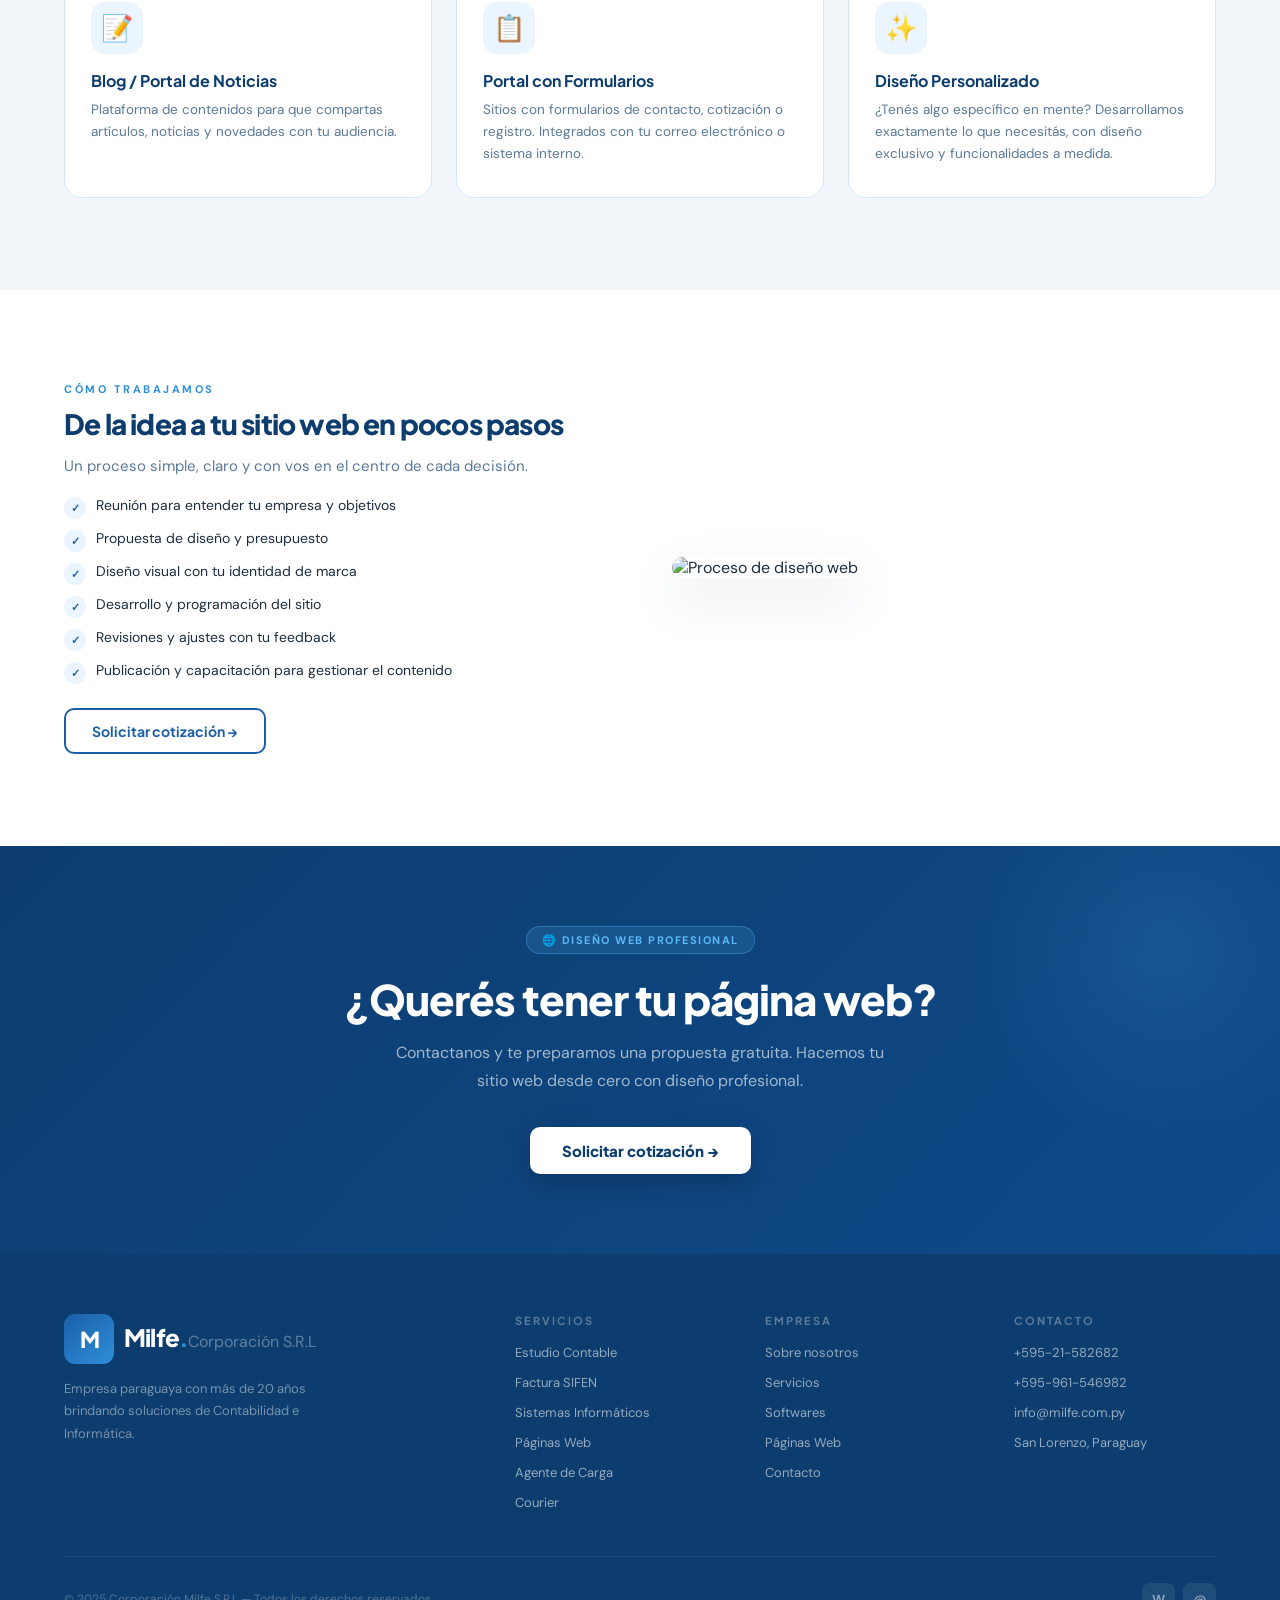
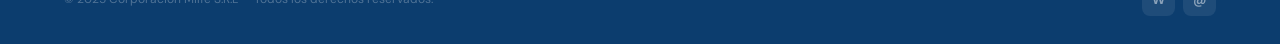
==== commit ab98d8e2: "Update paginas-web.html" ====
--- a/paginas-web.html
+++ b/paginas-web.html
@@ -3,6 +3,7 @@
 <head>
 <meta charset="UTF-8"><meta name="viewport" content="width=device-width, initial-scale=1.0">
 <title>Páginas Web | Corporación Milfe S.R.L</title>
+  <link rel="shortcut icon" href="Milfe.jpg" type="image/x-icon">
 <link rel="preconnect" href="https://fonts.googleapis.com">
 <link href="https://fonts.googleapis.com/css2?family=Plus+Jakarta+Sans:wght@400;500;600;700;800&family=DM+Sans:ital,wght@0,300;0,400;0,500;1,400&display=swap" rel="stylesheet">
 <link rel="stylesheet" href="milfe.css">
--- a/milfe.css
+++ b/milfe.css
@@ -11,14 +11,35 @@
 h1,h2,h3,h4,h5,.brand,.logo-text{font-family:'Plus Jakarta Sans',sans-serif}
 a{text-decoration:none}
 
-/* NAV */
+/* ─── NAV ─── */
 nav{position:fixed;top:0;left:0;right:0;z-index:200;height:68px;padding:0 5%;display:flex;align-items:center;justify-content:space-between;background:rgba(255,255,255,.97);border-bottom:1.5px solid var(--border);backdrop-filter:blur(16px);transition:box-shadow .3s}
 nav.up{box-shadow:0 4px 24px rgba(12,61,110,.10)}
-.logo{display:flex;align-items:center;gap:10px;text-decoration:none}
-.logo-mark{width:40px;height:40px;border-radius:11px;background:linear-gradient(140deg,var(--blue),var(--sky));display:flex;align-items:center;justify-content:center;font-family:'Plus Jakarta Sans',sans-serif;font-weight:800;color:white;font-size:17px;letter-spacing:-1px}
-.logo-text{font-size:18px;font-weight:800;color:var(--navy);letter-spacing:-.5px}
-.logo-text em{color:var(--sky);font-style:normal}
-.logo-sub{font-size:9.5px;color:var(--muted);font-weight:400;display:block;letter-spacing:.3px;margin-top:-3px}
+*{margin:0;padding:0;box-sizing:border-box}
+html{scroll-behavior:smooth}
+:root{
+  --navy:#0C3D6E;--blue:#1A5FA8;--sky:#2E8FD8;
+  --celeste:#5BB8F5;--pale:#C8E6FA;--light:#EBF5FF;
+  --cream:#F7FBFF;--white:#FFFFFF;--warm:#F2F6FA;
+  --text:#1C2E3F;--muted:#5A7A96;--border:#D0E8F8;
+  --amber:#F0A500;--amber-light:#FFF3D6;
+}
+body{font-family:'DM Sans',sans-serif;color:var(--text);background:var(--white);overflow-x:hidden}
+h1,h2,h3,h4,h5,.brand,.logo-text{font-family:'Plus Jakarta Sans',sans-serif}
+a{text-decoration:none}
+
+/* ─── NAV ─── */
+nav{position:fixed;top:0;left:0;right:0;z-index:200;height:68px;padding:0 5%;display:flex;align-items:center;justify-content:space-between;background:rgba(255,255,255,.97);border-bottom:1.5px solid var(--border);backdrop-filter:blur(16px);transition:box-shadow .3s}
+nav.up{box-shadow:0 4px 24px rgba(12,61,110,.10)}
+
+/* ─── LOGO FIX ─── */
+.logo{display:flex;align-items:center;gap:15px;text-decoration:none}
+.logo-mark{width:46px;height:46px;border-radius:13px;background:linear-gradient(140deg,var(--blue),var(--sky));display:flex;align-items:center;justify-content:center;font-family:'Plus Jakarta Sans',sans-serif;font-weight:800;color:white;font-size:21px;letter-spacing:-1px;flex-shrink:0}
+.logo-names{display:flex;flex-direction:column;line-height:1;gap:2px}
+.logo-top{font-size:9.5px;color:#8A9AB0;font-weight:400;letter-spacing:.3px;white-space:nowrap}
+.logo-srl{font-size:8px;color:#8A9AB0;font-weight:400;letter-spacing:.3px}
+.logo-text{font-size:22px;font-weight:800;color:#0C3D6E;letter-spacing:-.5px;line-height:1;white-space:nowrap}
+.logo-text em{color:#2E8FD8;font-style:normal}
+
 .nav-menu{display:flex;align-items:center;gap:4px;list-style:none}
 .nav-menu a{font-size:13.5px;font-weight:500;color:var(--muted);padding:7px 13px;border-radius:8px;transition:color .2s,background .2s}
 .nav-menu a:hover,.nav-menu a.active{color:var(--blue);background:var(--light)}
@@ -28,7 +49,7 @@
 .hamburger{display:none;flex-direction:column;gap:5px;cursor:pointer;padding:4px}
 .hamburger span{width:23px;height:2px;background:var(--navy);border-radius:2px;transition:.3s}
 
-/* HERO */
+/* ─── HERO ─── */
 #hero{min-height:100vh;display:grid;grid-template-columns:1fr 1fr;align-items:center;padding:100px 5% 60px;background:var(--navy);position:relative;overflow:hidden}
 .hero-glow{position:absolute;inset:0;pointer-events:none;background:radial-gradient(ellipse 60% 80% at 80% 40%,rgba(91,184,245,.13) 0%,transparent 65%),radial-gradient(ellipse 40% 60% at 10% 90%,rgba(46,143,216,.10) 0%,transparent 55%)}
 .hero-grid-bg{position:absolute;inset:0;opacity:.03;background-image:linear-gradient(rgba(255,255,255,.6) 1px,transparent 1px),linear-gradient(90deg,rgba(255,255,255,.6) 1px,transparent 1px);background-size:52px 52px}
@@ -61,7 +82,7 @@
 @keyframes fadeUp{from{opacity:0;transform:translateY(20px)}to{opacity:1;transform:none}}
 @keyframes fadeLeft{from{opacity:0;transform:translateX(28px)}to{opacity:1;transform:none}}
 
-/* PAGE HERO (páginas internas) */
+/* PAGE HERO */
 .page-hero{padding:120px 5% 72px;background:var(--navy);position:relative;overflow:hidden}
 .page-hero-glow{position:absolute;inset:0;pointer-events:none;background:radial-gradient(ellipse 70% 80% at 80% 50%,rgba(91,184,245,.14) 0%,transparent 65%)}
 .page-hero-content{position:relative;z-index:1;max-width:680px}
@@ -141,7 +162,7 @@
 .btn-sifen:hover{transform:translateY(-2px)}
 .sifen-img-wrap img{width:100%;border-radius:20px;object-fit:cover;height:380px;box-shadow:0 24px 60px rgba(0,0,0,.3);opacity:.9}
 
-/* CARDS GRILLA GENÉRICA */
+/* CARDS */
 .cards-grid{display:grid;grid-template-columns:repeat(3,1fr);gap:24px}
 .info-card{background:white;border-radius:18px;border:1.5px solid var(--border);padding:32px 26px;transition:transform .25s,box-shadow .25s}
 .info-card:hover{transform:translateY(-5px);box-shadow:0 18px 44px rgba(12,61,110,.09)}
@@ -216,3 +237,209 @@
   .svc-grid,.cards-grid{grid-template-columns:1fr}
   .hero-stats{gap:20px}
 }
+/* ─── LOGO FIX ─── */
+.logo{display:flex;align-items:center;gap:10px;text-decoration:none}
+.logo-mark{width:50px;height:50px;border-radius:11px;background:linear-gradient(140deg,var(--blue),var(--sky));display:flex;align-items:center;justify-content:center;font-family:'Plus Jakarta Sans',sans-serif;font-weight:800;color:white;font-size:22px;letter-spacing:-2px;flex-shrink:0}
+.logo-names{display:flex;flex-direction:column;line-height:1;gap:2px}
+.logo-top{font-size:12px;color:#8A9AB0;font-weight:400;letter-spacing:.3px;white-space:nowrap}
+.logo-srl{font-size:7px;color:#8A9AB0;font-weight:400;letter-spacing:.1.5px}
+.logo-text{font-size:24px;font-weight:800;color:#0C3D6E;letter-spacing:-.8px;line-height:1;white-space:nowrap}
+.logo-text em{color:#2E8FD8;font-style:normal}
+
+.nav-menu{display:flex;align-items:center;gap:4px;list-style:none}
+.nav-menu a{font-size:13.5px;font-weight:500;color:var(--muted);padding:7px 13px;border-radius:8px;transition:color .2s,background .2s}
+.nav-menu a:hover,.nav-menu a.active{color:var(--blue);background:var(--light)}
+.nav-menu a.active{font-weight:600}
+.nav-cta{background:var(--blue)!important;color:white!important;padding:9px 20px!important;font-weight:600!important;box-shadow:0 4px 14px rgba(26,95,168,.28);transition:background .2s,transform .15s!important}
+.nav-cta:hover{background:var(--navy)!important;transform:translateY(-1px)!important;color:white!important}
+.hamburger{display:none;flex-direction:column;gap:5px;cursor:pointer;padding:4px}
+.hamburger span{width:23px;height:2px;background:var(--navy);border-radius:2px;transition:.3s}
+
+/* ─── HERO ─── */
+#hero{min-height:100vh;display:grid;grid-template-columns:1fr 1fr;align-items:center;padding:100px 5% 60px;background:var(--navy);position:relative;overflow:hidden}
+.hero-glow{position:absolute;inset:0;pointer-events:none;background:radial-gradient(ellipse 60% 80% at 80% 40%,rgba(91,184,245,.13) 0%,transparent 65%),radial-gradient(ellipse 40% 60% at 10% 90%,rgba(46,143,216,.10) 0%,transparent 55%)}
+.hero-grid-bg{position:absolute;inset:0;opacity:.03;background-image:linear-gradient(rgba(255,255,255,.6) 1px,transparent 1px),linear-gradient(90deg,rgba(255,255,255,.6) 1px,transparent 1px);background-size:52px 52px}
+.hero-left{position:relative;z-index:1;padding-right:32px}
+.hero-pill{display:inline-flex;align-items:center;gap:8px;background:rgba(91,184,245,.14);border:1px solid rgba(91,184,245,.3);color:var(--celeste);padding:6px 16px;border-radius:100px;font-size:12.5px;font-weight:500;margin-bottom:24px;animation:fadeUp .7s ease both}
+.hero-pill-dot{width:7px;height:7px;border-radius:50%;background:var(--celeste);animation:blink 2s infinite}
+@keyframes blink{0%,100%{opacity:1}50%{opacity:.3}}
+.hero-left h1{font-size:clamp(36px,5vw,64px);font-weight:800;line-height:1.07;letter-spacing:-1.5px;color:white;margin-bottom:20px;animation:fadeUp .7s .1s ease both}
+.hero-left h1 span{background:linear-gradient(90deg,var(--celeste),var(--pale));-webkit-background-clip:text;-webkit-text-fill-color:transparent;background-clip:text}
+.hero-left p{font-size:17px;line-height:1.75;color:rgba(255,255,255,.62);max-width:480px;margin-bottom:36px;animation:fadeUp .7s .18s ease both}
+.hero-btns{display:flex;gap:12px;flex-wrap:wrap;animation:fadeUp .7s .26s ease both}
+.btn-primary-main{background:linear-gradient(135deg,var(--sky),var(--blue));color:white;padding:14px 30px;border-radius:10px;font-family:'Plus Jakarta Sans',sans-serif;font-weight:700;font-size:15px;box-shadow:0 8px 24px rgba(46,143,216,.35);transition:transform .2s,box-shadow .2s;display:inline-block}
+.btn-primary-main:hover{transform:translateY(-2px);box-shadow:0 14px 32px rgba(46,143,216,.45)}
+.btn-ghost-main{color:rgba(255,255,255,.8);padding:14px 26px;border-radius:10px;font-weight:500;font-size:15px;border:1px solid rgba(255,255,255,.2);transition:background .2s;display:inline-block}
+.btn-ghost-main:hover{background:rgba(255,255,255,.08)}
+.hero-stats{display:flex;gap:36px;margin-top:52px;padding-top:32px;border-top:1px solid rgba(255,255,255,.1);animation:fadeUp .7s .34s ease both;flex-wrap:wrap}
+.stat-n{font-family:'Plus Jakarta Sans',sans-serif;font-size:32px;font-weight:800;color:white;line-height:1}
+.stat-n em{color:var(--celeste);font-style:normal}
+.stat-l{font-size:12px;color:rgba(255,255,255,.44);margin-top:4px}
+.hero-right{position:relative;z-index:1;display:flex;align-items:center;justify-content:center;animation:fadeLeft .9s .2s ease both}
+.hero-img-wrap{position:relative;width:100%;max-width:500px}
+.hero-img-wrap img{width:100%;border-radius:20px;box-shadow:0 32px 80px rgba(0,0,0,.35);object-fit:cover;height:420px}
+.hero-badge-float{position:absolute;bottom:-20px;left:-20px;background:var(--amber);color:#3D2000;padding:16px 22px;border-radius:14px;box-shadow:0 10px 32px rgba(240,165,0,.38)}
+.hbf-n{font-family:'Plus Jakarta Sans',sans-serif;font-size:32px;font-weight:800;line-height:1}
+.hbf-l{font-size:12px;font-weight:500;margin-top:2px;opacity:.8}
+.hero-trust{position:absolute;top:-16px;right:-16px;background:white;padding:12px 16px;border-radius:12px;box-shadow:0 8px 28px rgba(12,61,110,.18);display:flex;align-items:center;gap:10px}
+.ht-ico{width:36px;height:36px;border-radius:9px;background:var(--light);display:flex;align-items:center;justify-content:center;font-size:18px}
+.ht-t{font-size:13px;font-weight:700;color:var(--navy)}
+.ht-s{font-size:11px;color:var(--muted)}
+@keyframes fadeUp{from{opacity:0;transform:translateY(20px)}to{opacity:1;transform:none}}
+@keyframes fadeLeft{from{opacity:0;transform:translateX(28px)}to{opacity:1;transform:none}}
+
+/* PAGE HERO */
+.page-hero{padding:120px 5% 72px;background:var(--navy);position:relative;overflow:hidden}
+.page-hero-glow{position:absolute;inset:0;pointer-events:none;background:radial-gradient(ellipse 70% 80% at 80% 50%,rgba(91,184,245,.14) 0%,transparent 65%)}
+.page-hero-content{position:relative;z-index:1;max-width:680px}
+.page-hero .breadcrumb{display:flex;align-items:center;gap:6px;margin-bottom:16px;font-size:13px;color:rgba(255,255,255,.45)}
+.page-hero .breadcrumb a{color:var(--celeste);transition:color .2s}
+.page-hero .breadcrumb a:hover{color:white}
+.page-hero .breadcrumb span{opacity:.5}
+.page-hero h1{font-size:clamp(32px,5vw,56px);font-weight:800;color:white;letter-spacing:-1.5px;line-height:1.1;margin-bottom:16px}
+.page-hero h1 span{background:linear-gradient(90deg,var(--celeste),var(--pale));-webkit-background-clip:text;-webkit-text-fill-color:transparent;background-clip:text}
+.page-hero p{font-size:17px;color:rgba(255,255,255,.62);line-height:1.75;max-width:560px}
+
+/* SECTIONS */
+section{padding:92px 5%}
+.wrap{max-width:1180px;margin:0 auto}
+.sec-tag{font-size:11px;font-weight:700;letter-spacing:2.5px;text-transform:uppercase;color:var(--sky);margin-bottom:10px;display:block}
+.sec-h{font-size:clamp(26px,3.5vw,40px);font-weight:800;color:var(--navy);letter-spacing:-1px;line-height:1.12}
+.sec-p{font-size:16px;color:var(--muted);line-height:1.75;margin-top:14px;max-width:540px}
+.sec-center{text-align:center}
+.sec-center .sec-p{margin:14px auto 0}
+
+/* SERVICIOS */
+.svc-top{display:flex;justify-content:space-between;align-items:flex-end;margin-bottom:52px;gap:24px;flex-wrap:wrap}
+.svc-grid{display:grid;grid-template-columns:repeat(3,1fr);gap:22px}
+.svc-card{border-radius:18px;border:1.5px solid var(--border);background:var(--white);display:flex;flex-direction:column;padding:32px 26px;position:relative;overflow:hidden;transition:transform .25s,box-shadow .25s,border-color .25s;color:inherit}
+.svc-card::before{content:'';position:absolute;inset:0;opacity:0;background:linear-gradient(135deg,var(--light),rgba(91,184,245,.08));transition:opacity .3s}
+.svc-card:hover{transform:translateY(-6px);box-shadow:0 20px 50px rgba(12,61,110,.09);border-color:var(--celeste)}
+.svc-card:hover::before{opacity:1}
+.svc-card.featured{background:var(--navy);border-color:transparent;color:white}
+.svc-ico{width:52px;height:52px;border-radius:14px;background:var(--light);display:flex;align-items:center;justify-content:center;font-size:26px;margin-bottom:18px;position:relative;z-index:1}
+.svc-card.featured .svc-ico{background:rgba(91,184,245,.18)}
+.svc-card h3{font-size:17.5px;font-weight:700;color:var(--navy);margin-bottom:10px;position:relative;z-index:1}
+.svc-card.featured h3{color:white}
+.svc-card p{font-size:13.5px;color:var(--muted);line-height:1.7;flex:1;position:relative;z-index:1}
+.svc-card.featured p{color:rgba(255,255,255,.58)}
+.svc-link{display:inline-flex;align-items:center;gap:5px;margin-top:20px;font-size:13px;font-weight:700;color:var(--sky);font-family:'Plus Jakarta Sans',sans-serif;transition:gap .2s;position:relative;z-index:1}
+.svc-card.featured .svc-link{color:var(--celeste)}
+.svc-card:hover .svc-link{gap:9px}
+
+/* SERVICIO DETALLE */
+.svc-detail{display:grid;grid-template-columns:1fr 1fr;gap:64px;align-items:center;margin-bottom:80px;padding-bottom:80px;border-bottom:1.5px solid var(--border)}
+.svc-detail:last-child{border-bottom:none;margin-bottom:0;padding-bottom:0}
+.svc-detail.reverse .svc-detail-img{order:2}
+.svc-detail.reverse .svc-detail-content{order:1}
+.svc-detail-img img{width:100%;border-radius:20px;object-fit:cover;height:380px;box-shadow:0 20px 50px rgba(12,61,110,.13)}
+.svc-detail-content .svc-ico-lg{width:60px;height:60px;border-radius:16px;background:var(--light);display:flex;align-items:center;justify-content:center;font-size:30px;margin-bottom:18px}
+.svc-detail-content h3{font-size:28px;font-weight:800;color:var(--navy);letter-spacing:-.8px;margin-bottom:12px}
+.svc-detail-content p{font-size:15px;color:var(--muted);line-height:1.75;margin-bottom:16px}
+.check-list{list-style:none;display:flex;flex-direction:column;gap:10px;margin-bottom:24px}
+.check-list li{display:flex;align-items:flex-start;gap:10px;font-size:14px;color:var(--text)}
+.check-list li::before{content:'✓';width:22px;height:22px;border-radius:50%;background:var(--light);color:var(--blue);display:inline-flex;align-items:center;justify-content:center;font-size:11px;font-weight:800;flex-shrink:0;margin-top:1px}
+
+/* SOBRE NOSOTROS */
+.nos-grid{display:grid;grid-template-columns:1fr 1fr;gap:72px;align-items:center}
+.nos-img-wrap{position:relative}
+.nos-img-wrap img{width:100%;border-radius:20px;object-fit:cover;height:460px;box-shadow:0 24px 60px rgba(12,61,110,.14)}
+.nos-float{position:absolute;bottom:-24px;right:-24px;background:var(--blue);color:white;padding:22px 28px;border-radius:16px;box-shadow:0 12px 40px rgba(26,95,168,.35)}
+.nf-n{font-family:'Plus Jakarta Sans',sans-serif;font-size:38px;font-weight:800;line-height:1}
+.nf-l{font-size:13px;opacity:.75;margin-top:3px}
+.pillars{display:flex;flex-direction:column;gap:14px;margin-top:28px}
+.pillar{display:flex;gap:14px;align-items:flex-start;padding:16px 18px;background:white;border-radius:13px;border:1px solid var(--border);transition:transform .25s,box-shadow .25s}
+.pillar:hover{transform:translateX(5px);box-shadow:0 6px 24px rgba(12,61,110,.07)}
+.pl-ico{width:42px;height:42px;border-radius:11px;flex-shrink:0;background:var(--light);display:flex;align-items:center;justify-content:center;font-size:20px}
+.pillar h4{font-size:14px;font-weight:700;color:var(--navy);margin-bottom:3px}
+.pillar p{font-size:13px;color:var(--muted);line-height:1.55}
+.btn-outline-blue{display:inline-flex;align-items:center;gap:8px;padding:12px 26px;border-radius:10px;border:2px solid var(--blue);color:var(--blue);font-family:'Plus Jakarta Sans',sans-serif;font-weight:700;font-size:14px;transition:background .2s,color .2s}
+.btn-outline-blue:hover{background:var(--blue);color:white}
+
+/* SIFEN */
+.sifen-inner{display:grid;grid-template-columns:1fr 1fr;gap:64px;align-items:center}
+.sifen-tag{display:inline-flex;align-items:center;gap:8px;background:rgba(91,184,245,.15);border:1px solid rgba(91,184,245,.35);color:var(--celeste);padding:6px 15px;border-radius:100px;font-size:11px;font-weight:700;letter-spacing:1.5px;text-transform:uppercase;margin-bottom:18px}
+#sifen-banner h2,#sifen-section h2{font-size:clamp(26px,3.5vw,42px);font-weight:800;color:white;letter-spacing:-1px;margin-bottom:14px}
+#sifen-banner p,#sifen-section p{font-size:16px;color:rgba(255,255,255,.62);line-height:1.75;margin-bottom:24px}
+.sifen-checks{display:flex;flex-direction:column;gap:11px;margin-bottom:32px}
+.sc{display:flex;align-items:center;gap:10px;font-size:14px;color:rgba(255,255,255,.82)}
+.sc::before{content:'✓';width:22px;height:22px;border-radius:50%;background:rgba(91,184,245,.22);color:var(--celeste);display:inline-flex;align-items:center;justify-content:center;font-size:11px;font-weight:800;flex-shrink:0}
+.btn-sifen{background:white;color:var(--navy);padding:14px 32px;border-radius:10px;font-family:'Plus Jakarta Sans',sans-serif;font-weight:800;font-size:15px;box-shadow:0 8px 28px rgba(0,0,0,.2);transition:transform .2s;display:inline-block}
+.btn-sifen:hover{transform:translateY(-2px)}
+.sifen-img-wrap img{width:100%;border-radius:20px;object-fit:cover;height:380px;box-shadow:0 24px 60px rgba(0,0,0,.3);opacity:.9}
+
+/* CARDS */
+.cards-grid{display:grid;grid-template-columns:repeat(3,1fr);gap:24px}
+.info-card{background:white;border-radius:18px;border:1.5px solid var(--border);padding:32px 26px;transition:transform .25s,box-shadow .25s}
+.info-card:hover{transform:translateY(-5px);box-shadow:0 18px 44px rgba(12,61,110,.09)}
+.info-card .ic-ico{width:52px;height:52px;border-radius:14px;background:var(--light);display:flex;align-items:center;justify-content:center;font-size:26px;margin-bottom:16px}
+.info-card h4{font-size:16px;font-weight:700;color:var(--navy);margin-bottom:8px}
+.info-card p{font-size:13.5px;color:var(--muted);line-height:1.65}
+
+/* CONTACTO */
+.contact-grid{display:grid;grid-template-columns:1fr 1.2fr;gap:72px;align-items:start}
+.contact-items{display:flex;flex-direction:column;gap:18px;margin-top:32px}
+.ci{display:flex;gap:14px;align-items:flex-start}
+.ci-ico{width:46px;height:46px;border-radius:12px;flex-shrink:0;background:var(--light);display:flex;align-items:center;justify-content:center;font-size:20px}
+.ci-lbl{font-size:11px;color:var(--muted);text-transform:uppercase;letter-spacing:1px;margin-bottom:3px}
+.ci-val{font-size:14px;font-weight:500;color:var(--text);line-height:1.7}
+.ci-val a{color:var(--blue)}
+.ci-val a:hover{text-decoration:underline}
+.cform{background:var(--cream);border-radius:22px;padding:44px;border:1.5px solid var(--border)}
+.cform h3{font-size:21px;font-weight:700;color:var(--navy);margin-bottom:26px}
+.frow{display:grid;grid-template-columns:1fr 1fr;gap:14px}
+.fg{display:flex;flex-direction:column;gap:6px;margin-bottom:15px}
+.fg label{font-size:12px;font-weight:700;color:var(--text);text-transform:uppercase;letter-spacing:.8px}
+.fg input,.fg select,.fg textarea{padding:11px 14px;border-radius:9px;border:1.5px solid var(--border);background:white;font-family:'DM Sans',sans-serif;font-size:14px;color:var(--text);outline:none;transition:border-color .2s,box-shadow .2s}
+.fg input:focus,.fg select:focus,.fg textarea:focus{border-color:var(--sky);box-shadow:0 0 0 3px rgba(46,143,216,.12)}
+.fg textarea{resize:vertical;min-height:108px}
+.fsub{width:100%;padding:14px;border:none;border-radius:10px;background:linear-gradient(135deg,var(--blue),var(--sky));color:white;font-family:'Plus Jakarta Sans',sans-serif;font-size:15px;font-weight:700;cursor:pointer;box-shadow:0 8px 24px rgba(26,95,168,.28);transition:transform .2s,box-shadow .2s}
+.fsub:hover{transform:translateY(-2px);box-shadow:0 14px 32px rgba(26,95,168,.38)}
+
+/* MAPA */
+.mapa{background:var(--warm)}
+.mapa iframe{width:100%;height:360px;border:0;display:block;filter:saturate(.75)}
+
+/* FOOTER */
+footer{background:var(--navy);color:white;padding:60px 5% 28px}
+.foot-grid{display:grid;grid-template-columns:2fr 1fr 1fr 1fr;gap:48px;margin-bottom:44px}
+.fb-brand p{font-size:13px;color:rgba(255,255,255,.44);line-height:1.75;margin-top:14px;max-width:270px}
+.fc h5{font-size:11px;font-weight:700;letter-spacing:2px;text-transform:uppercase;color:rgba(255,255,255,.32);margin-bottom:14px}
+.fc ul{list-style:none;display:flex;flex-direction:column;gap:9px}
+.fc a{font-size:13px;color:rgba(255,255,255,.56);transition:color .2s}
+.fc a:hover{color:var(--celeste)}
+.foot-bottom{display:flex;justify-content:space-between;align-items:center;padding-top:26px;border-top:1px solid rgba(255,255,255,.08);font-size:12px;color:rgba(255,255,255,.28);flex-wrap:wrap;gap:12px}
+.socials{display:flex;gap:8px}
+.sb{width:33px;height:33px;border-radius:8px;background:rgba(255,255,255,.08);display:flex;align-items:center;justify-content:center;color:rgba(255,255,255,.48);font-size:13px;font-weight:700;transition:background .2s,color .2s}
+.sb:hover{background:var(--sky);color:white}
+
+/* WA FLOAT */
+.wa{position:fixed;bottom:26px;right:26px;z-index:999;width:56px;height:56px;border-radius:50%;background:#25d366;display:flex;align-items:center;justify-content:center;box-shadow:0 8px 28px rgba(37,211,102,.48);animation:wab 3.5s 2s ease infinite;transition:transform .2s}
+.wa:hover{transform:scale(1.12);animation:none}
+.wa svg{width:26px;height:26px;fill:white}
+@keyframes wab{0%,100%{transform:translateY(0)}50%{transform:translateY(-6px)}}
+
+/* REVEAL */
+.reveal{opacity:0;transform:translateY(18px);transition:opacity .55s ease,transform .55s ease}
+.reveal.show{opacity:1;transform:none}
+
+/* RESPONSIVE */
+@media(max-width:960px){
+  #hero{grid-template-columns:1fr;padding:100px 5% 60px}
+  .hero-right{display:none}
+  .nos-grid,.sifen-inner,.contact-grid,.foot-grid,.svc-detail{grid-template-columns:1fr}
+  .svc-detail.reverse .svc-detail-img,.svc-detail.reverse .svc-detail-content{order:unset}
+  .svc-grid,.cards-grid{grid-template-columns:1fr 1fr}
+  .nos-float{position:static;display:inline-block;margin-top:20px}
+  .foot-grid{grid-template-columns:1fr 1fr}
+  .frow{grid-template-columns:1fr}
+  .nav-menu{display:none}
+  .nav-menu.open{display:flex;flex-direction:column;position:absolute;top:68px;left:0;right:0;background:white;padding:16px 5%;border-bottom:1.5px solid var(--border);box-shadow:0 8px 24px rgba(12,61,110,.08)}
+  .nav-menu.open a{padding:10px 0;border-bottom:1px solid var(--border);border-radius:0}
+  .hamburger{display:flex}
+  .cform{padding:28px}
+}
+@media(max-width:640px){
+  .svc-grid,.cards-grid{grid-template-columns:1fr}
+  .hero-stats{gap:20px}
+}
